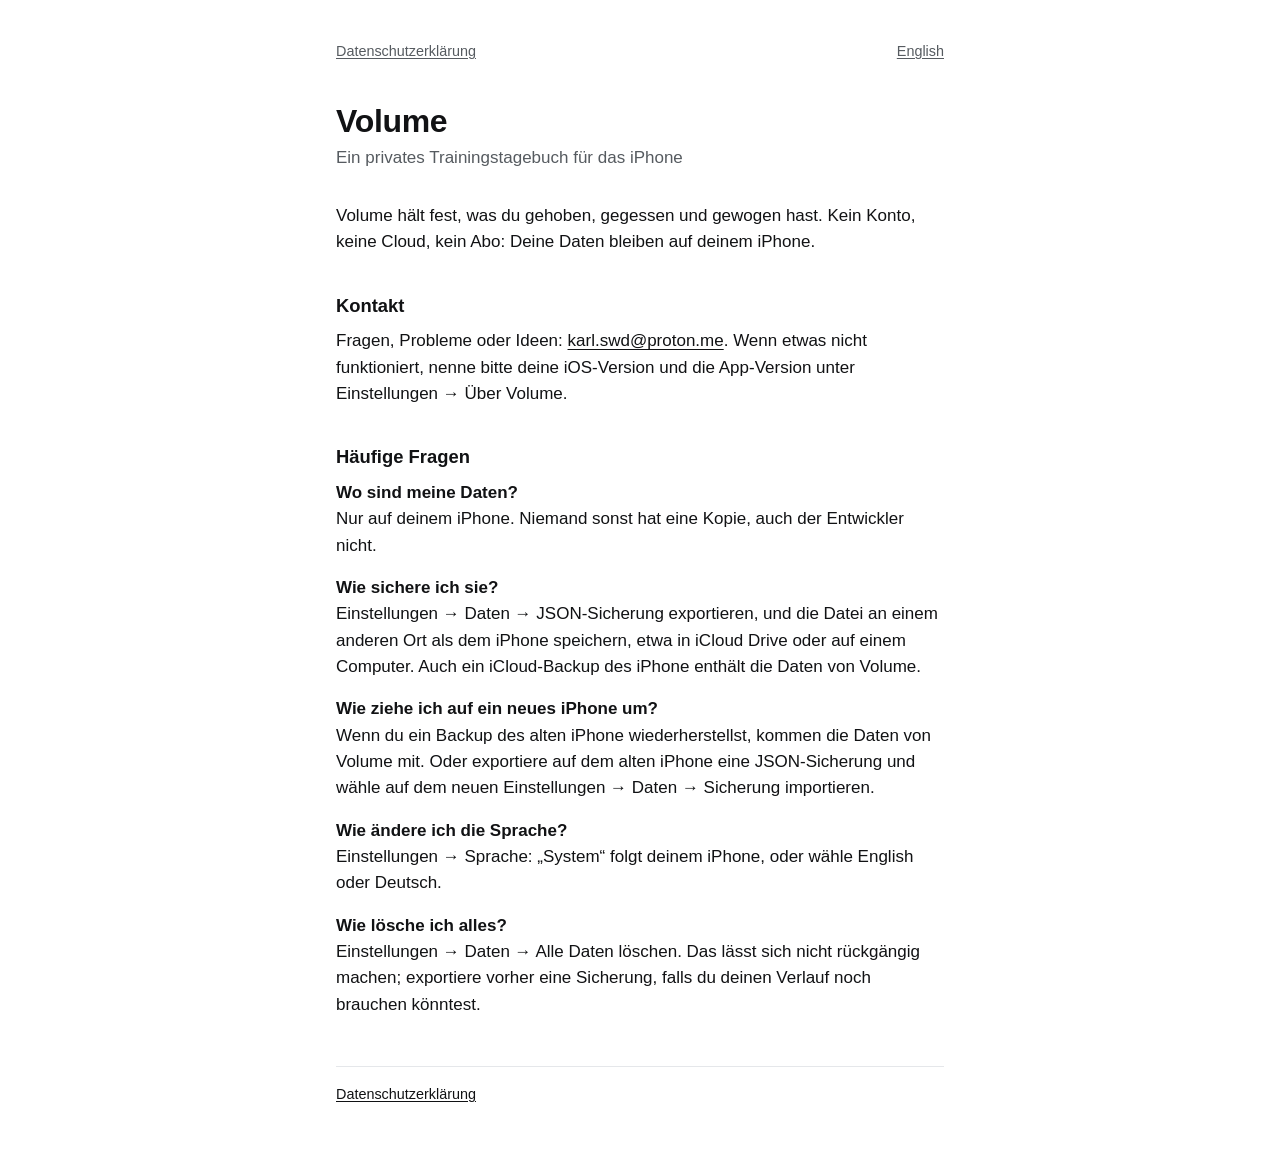
==== de/index.html @ c9b01357 "Privacy policy and support page, English and German" ====
<!doctype html>
<html lang="de">
<head>
  <meta charset="utf-8">
  <meta name="viewport" content="width=device-width, initial-scale=1">
  <title>Volume – Support</title>
  <meta name="description" content="Volume ist ein privates Trainingstagebuch für das iPhone. Support und Kontakt.">
  <link rel="stylesheet" href="../style.css">
  <link rel="alternate" hreflang="en" href="../">
</head>
<body>
<main>
  <nav><a href="datenschutz/">Datenschutzerklärung</a><a href="../" lang="en">English</a></nav>

  <h1>Volume</h1>
  <p class="meta">Ein privates Trainingstagebuch für das iPhone</p>

  <p>Volume hält fest, was du gehoben, gegessen und gewogen hast. Kein Konto, keine Cloud, kein Abo:
  Deine Daten bleiben auf deinem iPhone.</p>

  <h2>Kontakt</h2>
  <p>Fragen, Probleme oder Ideen: <a href="mailto:karl.swd@proton.me">karl.swd@proton.me</a>.
  Wenn etwas nicht funktioniert, nenne bitte deine iOS-Version und die App-Version unter
  Einstellungen → Über Volume.</p>

  <h2>Häufige Fragen</h2>

  <p><strong>Wo sind meine Daten?</strong><br>
  Nur auf deinem iPhone. Niemand sonst hat eine Kopie, auch der Entwickler nicht.</p>

  <p><strong>Wie sichere ich sie?</strong><br>
  Einstellungen → Daten → JSON-Sicherung exportieren, und die Datei an einem anderen Ort als dem iPhone
  speichern, etwa in iCloud Drive oder auf einem Computer. Auch ein iCloud-Backup des iPhone enthält
  die Daten von Volume.</p>

  <p><strong>Wie ziehe ich auf ein neues iPhone um?</strong><br>
  Wenn du ein Backup des alten iPhone wiederherstellst, kommen die Daten von Volume mit. Oder exportiere
  auf dem alten iPhone eine JSON-Sicherung und wähle auf dem neuen Einstellungen → Daten → Sicherung
  importieren.</p>

  <p><strong>Wie ändere ich die Sprache?</strong><br>
  Einstellungen → Sprache: „System“ folgt deinem iPhone, oder wähle English oder Deutsch.</p>

  <p><strong>Wie lösche ich alles?</strong><br>
  Einstellungen → Daten → Alle Daten löschen. Das lässt sich nicht rückgängig machen; exportiere vorher
  eine Sicherung, falls du deinen Verlauf noch brauchen könntest.</p>

  <footer><a href="datenschutz/">Datenschutzerklärung</a></footer>
</main>
</body>
</html>
---- style.css ----
/* Volume's public pages: the privacy policy and the support page, in English and German.
   Colours are copies of App/Features/Shared/Theme.swift. Nothing is loaded from anywhere else —
   no fonts, no scripts, no analytics — so a visit sends nothing beyond what GitHub Pages logs. */
:root {
  --surface: #ffffff;
  --surface-raised: #f2f3f5;
  --ink: #111214;
  --ink-secondary: #565b60;
  --hairline: #e5e7ea;
}
@media (prefers-color-scheme: dark) {
  :root {
    --surface: #0e0f11;
    --surface-raised: #1a1c1f;
    --ink: #f4f5f7;
    --ink-secondary: #a3a9af;
    --hairline: #2a2d32;
  }
}
* { box-sizing: border-box; }
html { -webkit-text-size-adjust: 100%; }
body {
  margin: 0;
  background: var(--surface);
  color: var(--ink);
  font: 17px/1.55 -apple-system, BlinkMacSystemFont, "Helvetica Neue", Helvetica, Arial, sans-serif;
}
main { max-width: 40rem; margin: 0 auto; padding: 2.5rem 1rem 4rem; }
nav { display: flex; justify-content: space-between; gap: 1rem; font-size: 0.9rem; margin-bottom: 2.5rem; }
nav a { color: var(--ink-secondary); }
h1 { font-size: 2rem; line-height: 1.2; margin: 0 0 0.25rem; letter-spacing: -0.01em; }
h2 { font-size: 1.15rem; margin: 2.25rem 0 0.5rem; }
p, ul { margin: 0 0 1rem; }
ul { padding-left: 1.25rem; }
li { margin-bottom: 0.4rem; }
a { color: var(--ink); text-underline-offset: 0.15em; }
.meta { color: var(--ink-secondary); margin-bottom: 2rem; }
.summary { background: var(--surface-raised); border-radius: 12px; padding: 1rem 1.25rem; }
.summary p:last-child { margin-bottom: 0; }
footer { margin-top: 3rem; padding-top: 1rem; border-top: 1px solid var(--hairline); color: var(--ink-secondary); font-size: 0.9rem; }
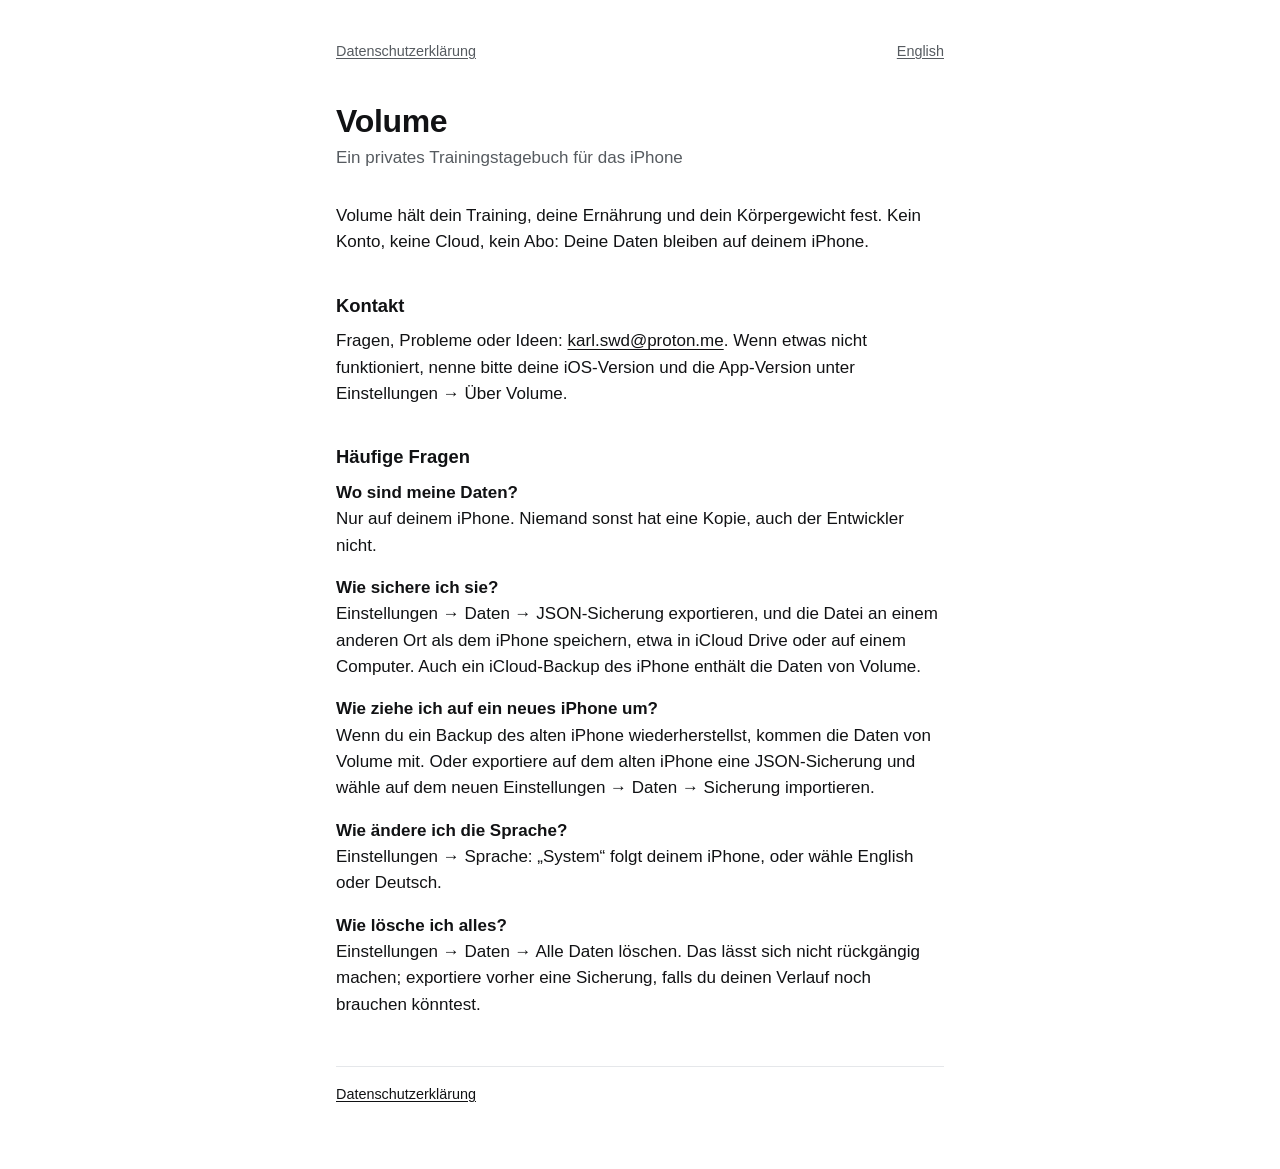
==== commit 0003ab90: "German support page: a more natural first sentence" ====
--- a/de/index.html
+++ b/de/index.html
@@ -15,8 +15,8 @@
   <h1>Volume</h1>
   <p class="meta">Ein privates Trainingstagebuch für das iPhone</p>
 
-  <p>Volume hält fest, was du gehoben, gegessen und gewogen hast. Kein Konto, keine Cloud, kein Abo:
-  Deine Daten bleiben auf deinem iPhone.</p>
+  <p>Volume hält dein Training, deine Ernährung und dein Körpergewicht fest. Kein Konto, keine Cloud,
+  kein Abo: Deine Daten bleiben auf deinem iPhone.</p>
 
   <h2>Kontakt</h2>
   <p>Fragen, Probleme oder Ideen: <a href="mailto:karl.swd@proton.me">karl.swd@proton.me</a>.
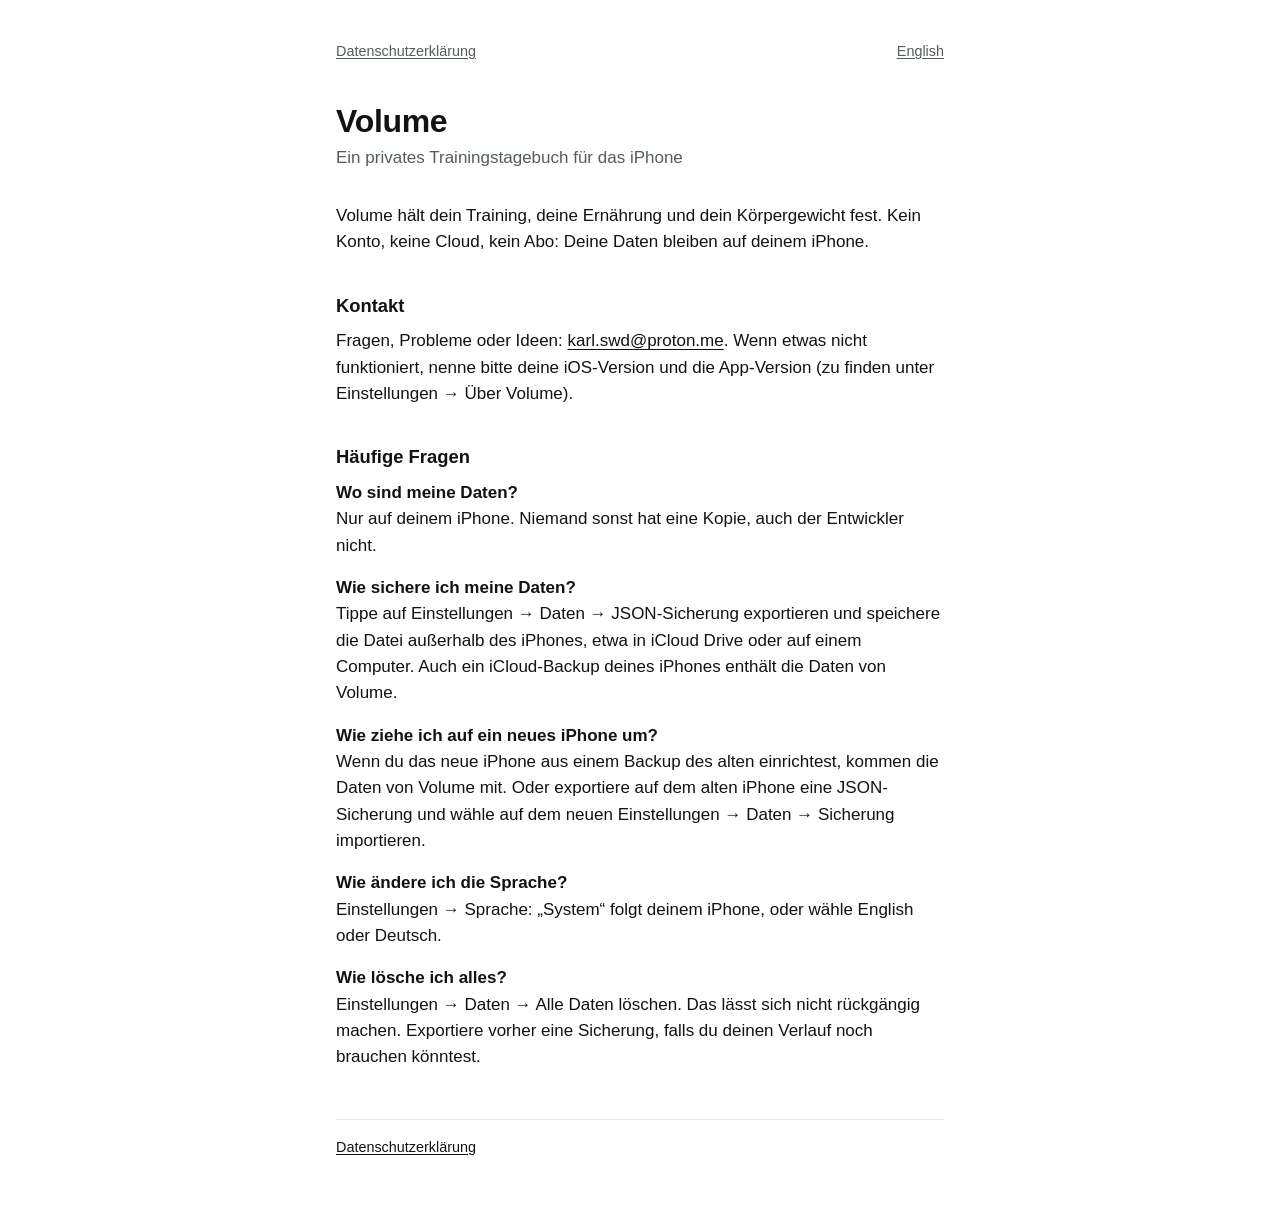
==== commit 6518f22e: "German pages: more natural wording" ====
--- a/de/index.html
+++ b/de/index.html
@@ -20,29 +20,29 @@
 
   <h2>Kontakt</h2>
   <p>Fragen, Probleme oder Ideen: <a href="mailto:karl.swd@proton.me">karl.swd@proton.me</a>.
-  Wenn etwas nicht funktioniert, nenne bitte deine iOS-Version und die App-Version unter
-  Einstellungen → Über Volume.</p>
+  Wenn etwas nicht funktioniert, nenne bitte deine iOS-Version und die App-Version (zu finden
+  unter Einstellungen → Über Volume).</p>
 
   <h2>Häufige Fragen</h2>
 
   <p><strong>Wo sind meine Daten?</strong><br>
   Nur auf deinem iPhone. Niemand sonst hat eine Kopie, auch der Entwickler nicht.</p>
 
-  <p><strong>Wie sichere ich sie?</strong><br>
-  Einstellungen → Daten → JSON-Sicherung exportieren, und die Datei an einem anderen Ort als dem iPhone
-  speichern, etwa in iCloud Drive oder auf einem Computer. Auch ein iCloud-Backup des iPhone enthält
+  <p><strong>Wie sichere ich meine Daten?</strong><br>
+  Tippe auf Einstellungen → Daten → JSON-Sicherung exportieren und speichere die Datei außerhalb des
+  iPhones, etwa in iCloud Drive oder auf einem Computer. Auch ein iCloud-Backup deines iPhones enthält
   die Daten von Volume.</p>
 
   <p><strong>Wie ziehe ich auf ein neues iPhone um?</strong><br>
-  Wenn du ein Backup des alten iPhone wiederherstellst, kommen die Daten von Volume mit. Oder exportiere
-  auf dem alten iPhone eine JSON-Sicherung und wähle auf dem neuen Einstellungen → Daten → Sicherung
-  importieren.</p>
+  Wenn du das neue iPhone aus einem Backup des alten einrichtest, kommen die Daten von Volume mit.
+  Oder exportiere auf dem alten iPhone eine JSON-Sicherung und wähle auf dem neuen Einstellungen →
+  Daten → Sicherung importieren.</p>
 
   <p><strong>Wie ändere ich die Sprache?</strong><br>
   Einstellungen → Sprache: „System“ folgt deinem iPhone, oder wähle English oder Deutsch.</p>
 
   <p><strong>Wie lösche ich alles?</strong><br>
-  Einstellungen → Daten → Alle Daten löschen. Das lässt sich nicht rückgängig machen; exportiere vorher
+  Einstellungen → Daten → Alle Daten löschen. Das lässt sich nicht rückgängig machen. Exportiere vorher
   eine Sicherung, falls du deinen Verlauf noch brauchen könntest.</p>
 
   <footer><a href="datenschutz/">Datenschutzerklärung</a></footer>
